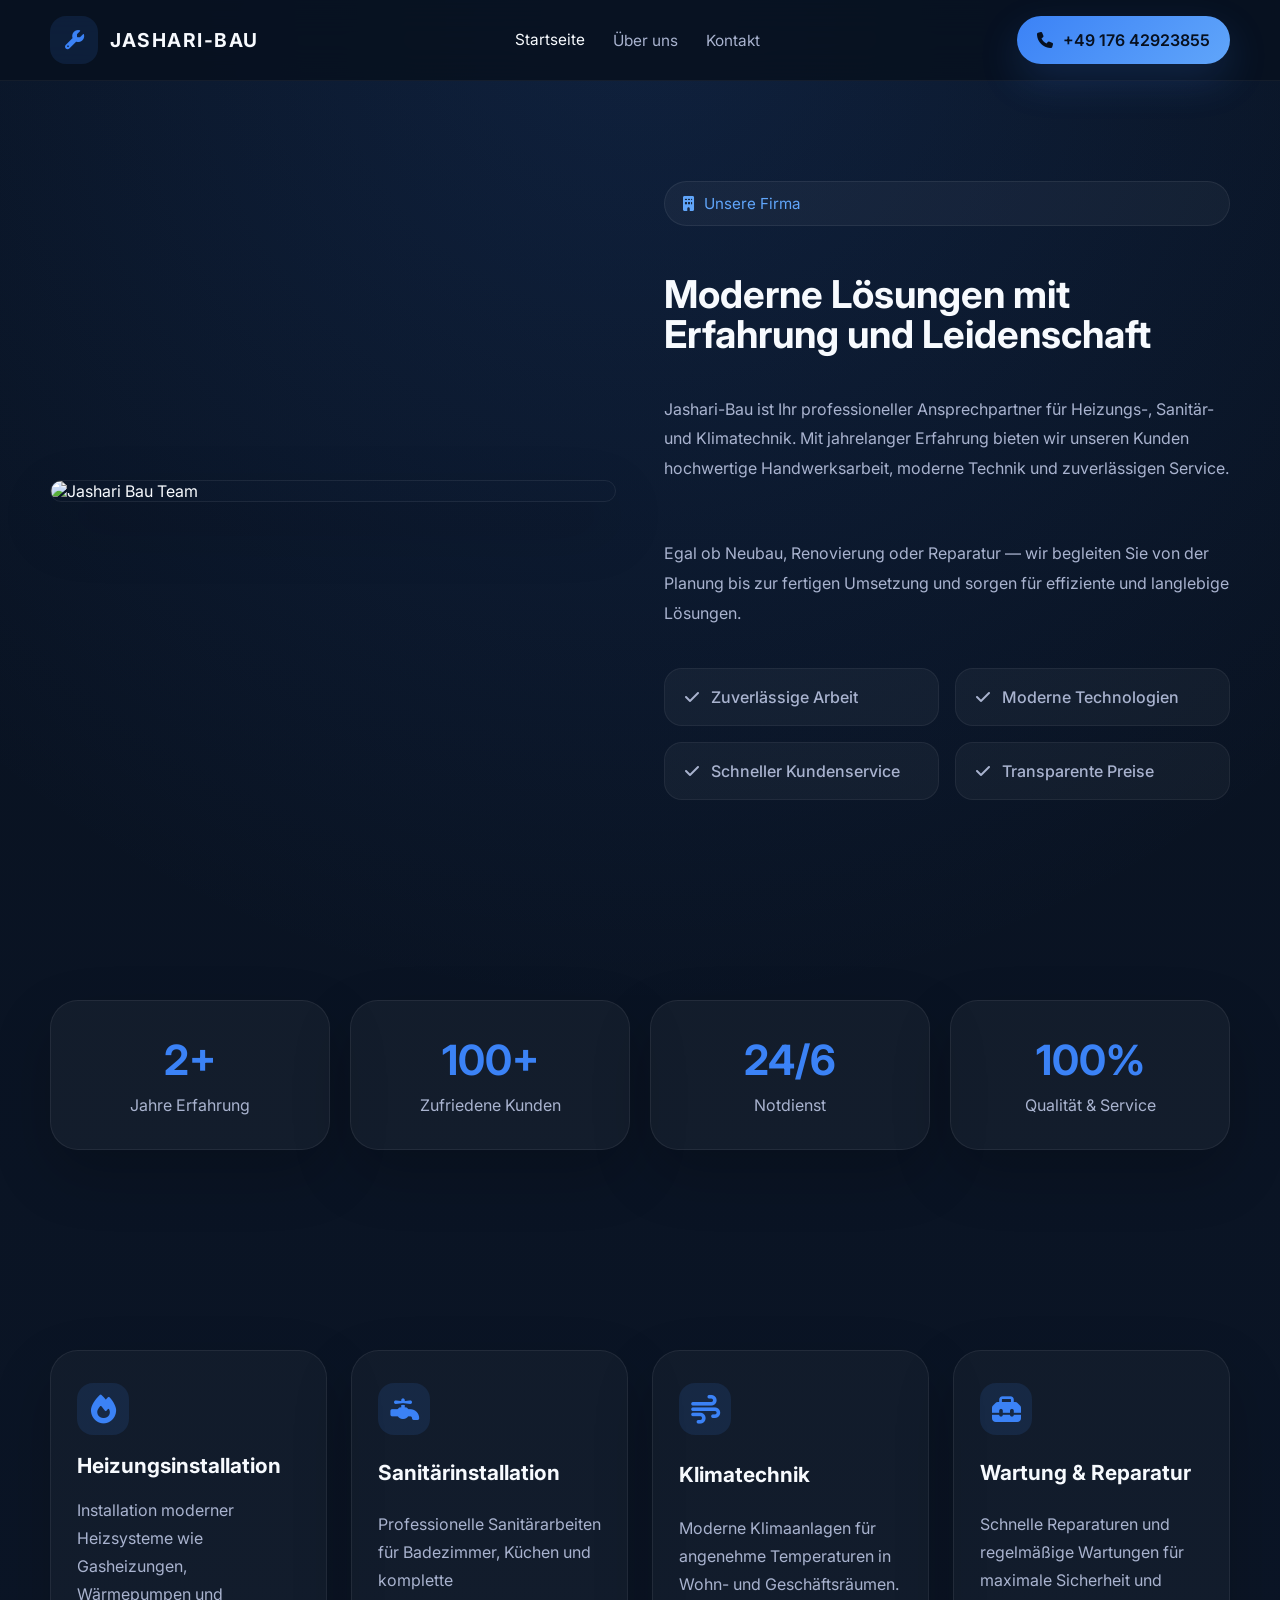
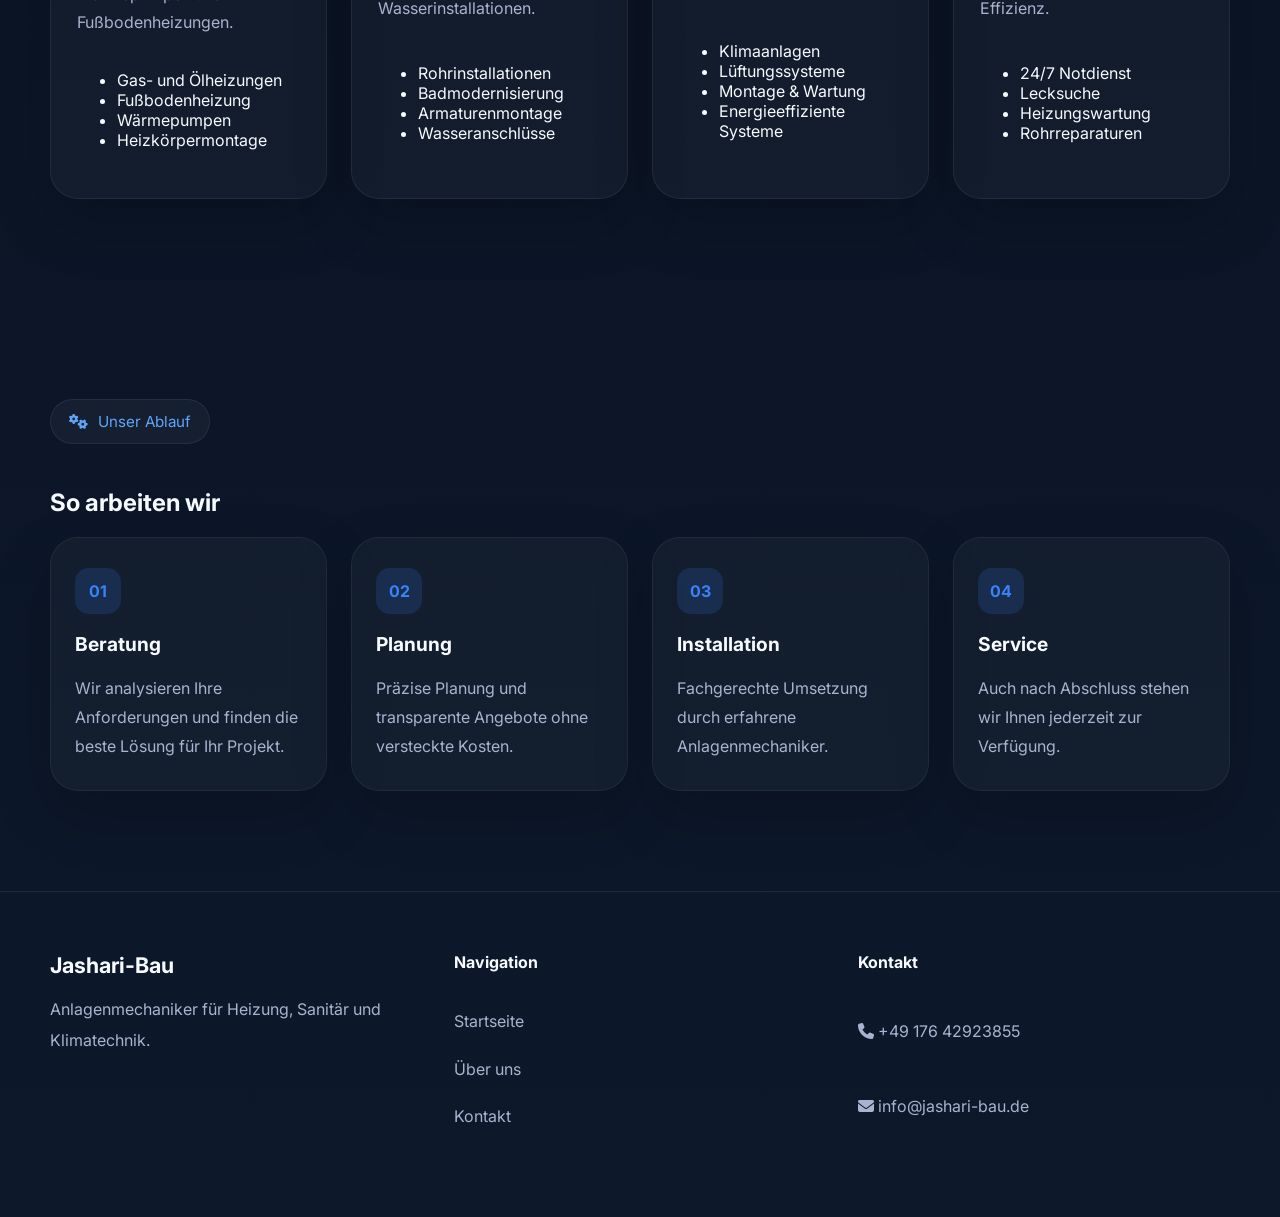
==== about-service.html @ 6153e454 "fixed the styling" ====
<!DOCTYPE html>
<html lang="de">
<head>
  <meta charset="UTF-8" />
  <meta name="viewport" content="width=device-width, initial-scale=1.0" />
  <title>Jashari-Bau</title>
  <link rel="stylesheet" href="./css/style.css">


  <link rel="preconnect" href="https://fonts.googleapis.com">
  <link rel="preconnect" href="https://fonts.gstatic.com" crossorigin>
  <link
    href="https://fonts.googleapis.com/css2?family=Inter:wght@400;500;600;700;800&display=swap"
    rel="stylesheet"
  >
  <link
    rel="stylesheet"
    href="https://cdnjs.cloudflare.com/ajax/libs/font-awesome/6.5.1/css/all.min.css"
  />

  
</head>
<body>

  <!-- NAVIGATIONSLEISTE -->
  <header class="navbar">
    <div class="container nav-wrapper">

      <div class="logo">
        <div class="logo-icon">
          <a href="./index.html">
            <i class="fa-solid fa-wrench"></i>
          </a>
        </div>
        <h2>Jashari-Bau</h2>
      </div>

      <nav class="nav-links">
        <a href="./index.html" class="active">Startseite</a>
        <a href="./about-service.html">Über uns</a>
        <a href="./contact.html">Kontakt</a>
      </nav>

      <a href="tel:+4917642923855" class="call-btn">
        <i class="fa-solid fa-phone"></i>
        +49 176 42923855
      </a>

    </div>
  </header>

 <section class="about-section">

    <div class="container about-wrapper">

      <div class="about-image">
        <img src="./images/team.jpg" alt="Jashari Bau Team">
      </div>

      <div class="about-content">

        <div class="section-badge">
          <i class="fa-solid fa-building"></i>
          Unsere Firma
        </div>

        <h2>
          Moderne Lösungen mit Erfahrung und Leidenschaft
        </h2>

        <p>
          Jashari-Bau ist Ihr professioneller Ansprechpartner
          für Heizungs-, Sanitär- und Klimatechnik.
          Mit jahrelanger Erfahrung bieten wir unseren Kunden
          hochwertige Handwerksarbeit, moderne Technik und
          zuverlässigen Service.
        </p>

        <p>
          Egal ob Neubau, Renovierung oder Reparatur —
          wir begleiten Sie von der Planung bis zur fertigen
          Umsetzung und sorgen für effiziente und langlebige Lösungen.
        </p>

        <div class="about-features">

          <div class="feature">
            <i class="fa-solid fa-check"></i>
            Zuverlässige Arbeit
          </div>

          <div class="feature">
            <i class="fa-solid fa-check"></i>
            Moderne Technologien
          </div>

          <div class="feature">
            <i class="fa-solid fa-check"></i>
            Schneller Kundenservice
          </div>

          <div class="feature">
            <i class="fa-solid fa-check"></i>
            Transparente Preise
          </div>

        </div>

      </div>

    </div>

  </section>



    <section class="stats-section">

    <div class="container">

      <div class="stats-grid">

        <div class="stat-card">
          <h2>2+</h2>
          <p>Jahre Erfahrung</p>
        </div>

        <div class="stat-card">
          <h2>100+</h2>
          <p>Zufriedene Kunden</p>
        </div>

        <div class="stat-card">
          <h2>24/6</h2>
          <p>Notdienst</p>
        </div>

        <div class="stat-card">
          <h2>100%</h2>
          <p>Qualität & Service</p>
        </div>

      </div>

    </div>

  </section>




   <section class="services-section">

    <div class="container">

      <div class="services-grid">

        <div class="service-card">

          <div class="service-icon">
            <i class="fa-solid fa-fire"></i>
          </div>

          <h3>Heizungsinstallation</h3>

          <p>
            Installation moderner Heizsysteme wie Gasheizungen,
            Wärmepumpen und Fußbodenheizungen.
          </p>

          <ul>
            <li>Gas- und Ölheizungen</li>
            <li>Fußbodenheizung</li>
            <li>Wärmepumpen</li>
            <li>Heizkörpermontage</li>
          </ul>

        </div>

        <div class="service-card">

          <div class="service-icon">
            <i class="fa-solid fa-faucet"></i>
          </div>

          <h3>Sanitärinstallation</h3>

          <p>
            Professionelle Sanitärarbeiten für Badezimmer,
            Küchen und komplette Wasserinstallationen.
          </p>

          <ul>
            <li>Rohrinstallationen</li>
            <li>Badmodernisierung</li>
            <li>Armaturenmontage</li>
            <li>Wasseranschlüsse</li>
          </ul>

        </div>

        <div class="service-card">

          <div class="service-icon">
            <i class="fa-solid fa-wind"></i>
          </div>

          <h3>Klimatechnik</h3>

          <p>
            Moderne Klimaanlagen für angenehme Temperaturen
            in Wohn- und Geschäftsräumen.
          </p>

          <ul>
            <li>Klimaanlagen</li>
            <li>Lüftungssysteme</li>
            <li>Montage & Wartung</li>
            <li>Energieeffiziente Systeme</li>
          </ul>

        </div>

        <div class="service-card">

          <div class="service-icon">
            <i class="fa-solid fa-toolbox"></i>
          </div>

          <h3>Wartung & Reparatur</h3>

          <p>
            Schnelle Reparaturen und regelmäßige Wartungen
            für maximale Sicherheit und Effizienz.
          </p>

          <ul>
            <li>24/7 Notdienst</li>
            <li>Lecksuche</li>
            <li>Heizungswartung</li>
            <li>Rohrreparaturen</li>
          </ul>

        </div>

      </div>

    </div>

  </section>


    <section class="process-section">

    <div class="container">

      <div class="section-header">

        <div class="section-badge">
          <i class="fa-solid fa-gears"></i>
          Unser Ablauf
        </div>

        <h2>So arbeiten wir</h2>

      </div>

      <div class="process-grid">

        <div class="process-card">
          <span>01</span>
          <h3>Beratung</h3>
          <p>
            Wir analysieren Ihre Anforderungen und finden
            die beste Lösung für Ihr Projekt.
          </p>
        </div>

        <div class="process-card">
          <span>02</span>
          <h3>Planung</h3>
          <p>
            Präzise Planung und transparente Angebote
            ohne versteckte Kosten.
          </p>
        </div>

        <div class="process-card">
          <span>03</span>
          <h3>Installation</h3>
          <p>
            Fachgerechte Umsetzung durch erfahrene
            Anlagenmechaniker.
          </p>
        </div>

        <div class="process-card">
          <span>04</span>
          <h3>Service</h3>
          <p>
            Auch nach Abschluss stehen wir Ihnen
            jederzeit zur Verfügung.
          </p>
        </div>

      </div>

    </div>

  </section>


<!-- FOOTER -->
<footer class="footer">
  <div class="container footer-wrapper">

    <div class="footer-logo">
      <h2>Jashari-Bau</h2>
      <p>
        Anlagenmechaniker für Heizung,
        Sanitär und Klimatechnik.
      </p>
    </div>

    <div class="footer-links">
      <h4>Navigation</h4>
      <a href="./index.html">Startseite</a>
      <a href="./about-service.html">Über uns</a>
      <a href="./contact.html">Kontakt</a>
    </div>

    <div class="footer-contact">
      <h4>Kontakt</h4>
      <p>
        <i class="fa-solid fa-phone"></i>
        +49 176 42923855
      </p>

      <p>
        <i class="fa-solid fa-envelope"></i>
        info@jashari-bau.de
      </p>
    </div>

  </div>
</footer>


<script src="./script.js"></script>
</body>
</html>
---- css/style.css ----
* {
  box-sizing: border-box;
}

html {
  scroll-behavior: smooth;
}

body {
  margin: 0;
  min-height: 100vh;
  font-family: "Inter", sans-serif;
  color: #f7fafe;
  background: radial-gradient(circle at top, rgba(59, 130, 246, 0.14), transparent 35%), linear-gradient(180deg, #08111f 0%, #0d182b 100%);
}

img {
  max-width: 100%;
  display: block;
}

a {
  color: inherit;
  text-decoration: none;
}

button,
input,
textarea {
  font: inherit;
}

.container {
  width: min(1180px, 100% - 32px);
  margin: 0 auto;
}

body,
input,
textarea,
button {
  color: #f7fafe;
}

.navbar {
  position: sticky;
  top: 0;
  z-index: 20;
  backdrop-filter: blur(18px);
  background: rgba(8, 17, 31, 0.86);
  border-bottom: 1px solid rgba(255, 255, 255, 0.05);
}
.navbar .nav-wrapper {
  display: flex;
  align-items: center;
  justify-content: space-between;
  min-height: 80px;
}
.navbar .logo {
  display: flex;
  align-items: center;
  gap: 12px;
}
.navbar .logo .logo-icon {
  width: 48px;
  height: 48px;
  border-radius: 16px;
  background: rgba(59, 130, 246, 0.12);
  display: grid;
  place-items: center;
  color: #3b82f6;
  font-size: 1.2rem;
}
.navbar .logo h2 {
  margin: 0;
  font-size: 1.2rem;
  letter-spacing: 0.08em;
  text-transform: uppercase;
  color: #f7fafe;
}
.navbar .nav-links {
  display: flex;
  align-items: center;
  gap: 28px;
}
.navbar .nav-links a {
  color: #a9b3cf;
  font-size: 0.96rem;
  transition: color 0.25s ease, transform 0.25s ease;
  position: relative;
}
.navbar .nav-links a.active, .navbar .nav-links a:hover {
  color: #f7fafe;
  transform: translateY(-1px);
}
.navbar .call-btn {
  display: inline-flex;
  align-items: center;
  gap: 10px;
  padding: 14px 20px;
  border-radius: 999px;
  background: linear-gradient(135deg, #3b82f6, #60a5fa);
  color: #07101f;
  font-weight: 600;
  box-shadow: 0 16px 40px rgba(59, 130, 246, 0.18);
}

.hero {
  padding: 100px 0 80px;
}
.hero .container {
  display: grid;
  align-items: center;
  min-height: calc(100vh - 80px);
}
.hero .hero-content {
  max-width: 730px;
  display: grid;
  gap: 24px;
}
.hero .badge {
  display: inline-flex;
  align-items: center;
  gap: 10px;
  padding: 12px 18px;
  border-radius: 999px;
  background: rgba(255, 255, 255, 0.06);
  border: 1px solid rgba(255, 255, 255, 0.08);
  color: #60a5fa;
  width: fit-content;
  font-size: 0.95rem;
}
.hero h1 {
  margin: 0;
  font-size: clamp(3rem, 5vw, 5rem);
  line-height: 0.95;
  letter-spacing: -0.04em;
}
.hero h1 span {
  display: block;
  color: #3b82f6;
  margin-top: 14px;
}
.hero p {
  color: #a9b3cf;
  font-size: 1.05rem;
  line-height: 1.85;
  max-width: 680px;
}
.hero .hero-buttons {
  display: flex;
  flex-wrap: wrap;
  gap: 16px;
}
.hero .hero-buttons a {
  display: inline-flex;
  align-items: center;
  gap: 12px;
  padding: 16px 24px;
  border-radius: 999px;
  font-weight: 600;
  transition: transform 0.25s ease, box-shadow 0.25s ease;
}
.hero .hero-buttons a:hover {
  transform: translateY(-2px);
}
.hero .hero-buttons .primary-btn {
  background: linear-gradient(135deg, #3b82f6, #60a5fa);
  color: #07101f;
  box-shadow: 0 20px 40px rgba(59, 130, 246, 0.24);
}
.hero .hero-buttons .secondary-btn {
  border: 1px solid rgba(255, 255, 255, 0.12);
  background: rgba(255, 255, 255, 0.04);
  color: #f7fafe;
}
.hero .features {
  display: grid;
  grid-template-columns: repeat(3, minmax(0, 1fr));
  gap: 16px;
  margin-top: 20px;
}
.hero .features .feature-item {
  display: inline-flex;
  align-items: center;
  gap: 12px;
  padding: 18px 22px;
  border-radius: 24px;
  background: rgba(255, 255, 255, 0.04);
  border: 1px solid rgba(255, 255, 255, 0.08);
  color: #a9b3cf;
  font-weight: 500;
}
.hero .features .feature-item .rating-star {
  color: #3b82f6;
}

.section-badge {
  display: inline-flex;
  align-items: center;
  gap: 10px;
  padding: 12px 18px;
  border-radius: 999px;
  background: rgba(255, 255, 255, 0.04);
  border: 1px solid rgba(255, 255, 255, 0.07);
  color: #60a5fa;
  font-size: 0.95rem;
  margin-bottom: 24px;
}

.about-section,
.services-section,
.why-us,
.cta-section,
.stats-section,
.process-section {
  padding: 100px 0;
}

.about-section .about-wrapper {
  display: grid;
  grid-template-columns: 1fr 1fr;
  gap: 48px;
  align-items: center;
}
.about-section .about-text,
.about-section .about-content {
  display: grid;
  gap: 24px;
}
.about-section h2 {
  margin: 0;
  font-size: clamp(2.2rem, 3vw, 3rem);
  line-height: 1.05;
}
.about-section p {
  color: #a9b3cf;
  line-height: 1.85;
}
.about-section .about-list,
.about-section .about-features {
  display: grid;
  grid-template-columns: repeat(2, minmax(0, 1fr));
  gap: 16px;
}
.about-section .about-item,
.about-section .feature {
  display: flex;
  align-items: center;
  gap: 12px;
  padding: 18px 20px;
  border-radius: 18px;
  background: rgba(255, 255, 255, 0.04);
  border: 1px solid rgba(255, 255, 255, 0.06);
  color: #a9b3cf;
  font-weight: 500;
}
.about-section .about-image {
  overflow: hidden;
  border-radius: 28px;
  border: 1px solid rgba(255, 255, 255, 0.07);
  box-shadow: 0 24px 60px rgba(0, 0, 0, 0.2);
}
.about-section .about-image img {
  width: 100%;
  height: 100%;
  object-fit: cover;
}

.contact-hero {
  padding: 100px 0 80px;
  background: linear-gradient(180deg, rgba(255, 255, 255, 0.04), transparent 80%);
}
.contact-hero .container {
  display: grid;
  min-height: 40vh;
  align-items: center;
}
.contact-hero .hero-content {
  max-width: 720px;
  display: grid;
  gap: 24px;
}
.contact-hero .hero-badge {
  display: inline-flex;
  align-items: center;
  gap: 10px;
  padding: 12px 18px;
  border-radius: 999px;
  background: rgba(255, 255, 255, 0.06);
  border: 1px solid rgba(255, 255, 255, 0.08);
  color: #60a5fa;
  width: fit-content;
  font-size: 0.95rem;
}
.contact-hero h1 {
  margin: 0;
  font-size: clamp(2.8rem, 6vw, 4.2rem);
  line-height: 1.05;
}
.contact-hero p {
  margin: 0;
  color: #a9b3cf;
  font-size: 1.05rem;
  line-height: 1.9;
  max-width: 680px;
}

.contact-section {
  padding: 100px 0;
}
.contact-section .contact-wrapper {
  display: grid;
  grid-template-columns: minmax(0, 1.1fr) minmax(360px, 0.9fr);
  gap: 40px;
}
.contact-section .contact-info,
.contact-section .contact-form-container {
  padding: 40px 44px;
  border-radius: 32px;
  background: rgba(255, 255, 255, 0.03);
  border: 1px solid rgba(255, 255, 255, 0.08);
  box-shadow: 0 24px 60px rgba(0, 0, 0, 0.2);
}
.contact-section .contact-info .section-badge {
  margin-bottom: 32px;
}
.contact-section .contact-info h2 {
  margin: 0 0 20px;
  font-size: clamp(2.2rem, 3vw, 3rem);
  line-height: 1.05;
}
.contact-section .contact-info p {
  color: #a9b3cf;
  line-height: 1.85;
  max-width: 640px;
}
.contact-section .contact-info .info-box {
  display: grid;
  gap: 18px;
  margin-top: 32px;
}
.contact-section .contact-info .info-item {
  display: flex;
  align-items: flex-start;
  gap: 16px;
}
.contact-section .contact-info .info-item .info-icon {
  width: 52px;
  height: 52px;
  display: grid;
  place-items: center;
  border-radius: 18px;
  background: rgba(59, 130, 246, 0.12);
  color: #3b82f6;
  font-size: 1.2rem;
}
.contact-section .contact-info .info-item h4 {
  margin: 0 0 8px;
  font-size: 1rem;
}
.contact-section .contact-info .info-item p {
  margin: 0;
  color: #a9b3cf;
  line-height: 1.75;
}
.contact-section .contact-form-container .contact-form {
  display: grid;
  gap: 20px;
}
.contact-section .contact-form-container .contact-form .form-group {
  display: grid;
  gap: 10px;
}
.contact-section .contact-form-container .contact-form .form-group label {
  font-size: 0.95rem;
  color: #f7fafe;
}
.contact-section .contact-form-container .contact-form .form-group input,
.contact-section .contact-form-container .contact-form .form-group textarea {
  width: 100%;
  padding: 16px 18px;
  border-radius: 18px;
  border: 1px solid rgba(255, 255, 255, 0.1);
  background: rgba(255, 255, 255, 0.04);
  color: #f7fafe;
  outline: none;
  transition: border-color 0.2s ease, background 0.2s ease;
}
.contact-section .contact-form-container .contact-form .form-group input:focus,
.contact-section .contact-form-container .contact-form .form-group textarea:focus {
  border-color: rgba(59, 130, 246, 0.4);
  background: rgba(255, 255, 255, 0.08);
}
.contact-section .contact-form-container .contact-form .full-width {
  grid-column: 1/-1;
}
.contact-section .contact-form-container .contact-form .submit-btn {
  width: fit-content;
  padding: 16px 24px;
  border: none;
  border-radius: 999px;
  background: linear-gradient(135deg, #3b82f6, #60a5fa);
  color: #07101f;
  font-weight: 700;
  cursor: pointer;
  display: inline-flex;
  align-items: center;
  gap: 10px;
  transition: transform 0.25s ease, box-shadow 0.25s ease;
}
.contact-section .contact-form-container .contact-form .submit-btn:hover {
  transform: translateY(-1px);
  box-shadow: 0 18px 36px rgba(59, 130, 246, 0.24);
}

.services-section .section-header {
  display: grid;
  gap: 16px;
  max-width: 720px;
  margin: 0 auto 56px;
  text-align: center;
}
.services-section .section-header h2 {
  margin: 0;
  font-size: clamp(2.4rem, 3vw, 3.4rem);
}
.services-section .section-header p {
  margin: 0;
  color: #a9b3cf;
  line-height: 1.8;
}
.services-section .services-grid {
  display: grid;
  grid-template-columns: repeat(4, minmax(0, 1fr));
  gap: 24px;
}
.services-section .service-card {
  padding: 32px 26px;
  border-radius: 28px;
  background: rgba(255, 255, 255, 0.03);
  border: 1px solid rgba(255, 255, 255, 0.07);
  box-shadow: 0 24px 60px rgba(0, 0, 0, 0.2);
  display: grid;
  gap: 18px;
}
.services-section .service-card i {
  font-size: 1.8rem;
  color: #3b82f6;
  width: 52px;
  height: 52px;
  display: grid;
  place-items: center;
  border-radius: 16px;
  background: rgba(59, 130, 246, 0.12);
}
.services-section .service-card h3 {
  margin: 0;
  font-size: 1.3rem;
}
.services-section .service-card p {
  color: #a9b3cf;
  line-height: 1.75;
  margin: 0;
}

.why-us .section-header {
  display: grid;
  gap: 16px;
  text-align: center;
  max-width: 720px;
  margin: 0 auto 56px;
}
.why-us .section-header h2 {
  font-size: clamp(2.4rem, 3vw, 3.4rem);
  margin: 0;
}
.why-us .why-grid {
  display: grid;
  grid-template-columns: repeat(3, minmax(0, 1fr));
  gap: 24px;
}
.why-us .why-card {
  padding: 32px 26px;
  border-radius: 28px;
  background: rgba(255, 255, 255, 0.03);
  border: 1px solid rgba(255, 255, 255, 0.07);
  box-shadow: 0 24px 60px rgba(0, 0, 0, 0.2);
  display: grid;
  gap: 18px;
}
.why-us .why-card i {
  color: #3b82f6;
  font-size: 1.65rem;
}
.why-us .why-card h3 {
  margin: 0;
  font-size: 1.25rem;
}
.why-us .why-card p {
  color: #a9b3cf;
  line-height: 1.8;
  margin: 0;
}

.cta-section {
  background: linear-gradient(180deg, rgba(255, 255, 255, 0.04), rgba(255, 255, 255, 0.02));
  border-top: 1px solid rgba(255, 255, 255, 0.08);
}
.cta-section .cta-wrapper {
  display: grid;
  gap: 24px;
  text-align: center;
  max-width: 820px;
  margin: 0 auto;
  padding: 80px 0;
}
.cta-section h2 {
  margin: 0;
  font-size: clamp(2.6rem, 3vw, 3.8rem);
}
.cta-section p {
  margin: 0;
  color: #a9b3cf;
  line-height: 1.85;
}
.cta-section .cta-buttons {
  display: flex;
  flex-wrap: wrap;
  justify-content: center;
  gap: 16px;
}
.cta-section .cta-buttons a {
  min-width: 200px;
}

.footer {
  padding: 60px 0 80px;
  border-top: 1px solid rgba(255, 255, 255, 0.08);
}
.footer .footer-wrapper {
  display: grid;
  grid-template-columns: repeat(3, minmax(0, 1fr));
  gap: 32px;
}
.footer h2,
.footer h4 {
  margin: 0 0 16px 0;
}
.footer h2 {
  font-size: 1.35rem;
}
.footer p,
.footer a {
  color: #a9b3cf;
  line-height: 1.9;
}
.footer .footer-links,
.footer .footer-contact {
  display: grid;
  gap: 12px;
}
.footer a {
  transition: color 0.2s ease;
}
.footer a:hover {
  color: #3b82f6;
}

.stats-section .stats-grid {
  display: grid;
  grid-template-columns: repeat(4, minmax(0, 1fr));
  gap: 20px;
}
.stats-section .stat-card {
  padding: 34px 28px;
  border-radius: 28px;
  background: rgba(255, 255, 255, 0.04);
  border: 1px solid rgba(255, 255, 255, 0.07);
  box-shadow: 0 24px 60px rgba(0, 0, 0, 0.2);
  text-align: center;
}
.stats-section .stat-card h2 {
  margin: 0;
  font-size: 2.6rem;
  color: #3b82f6;
}
.stats-section .stat-card p {
  margin: 10px 0 0;
  color: #a9b3cf;
}

.process-section .process-grid {
  display: grid;
  grid-template-columns: repeat(4, minmax(0, 1fr));
  gap: 24px;
}
.process-section .process-card {
  padding: 30px 24px;
  border-radius: 28px;
  background: rgba(255, 255, 255, 0.03);
  border: 1px solid rgba(255, 255, 255, 0.06);
  box-shadow: 0 24px 60px rgba(0, 0, 0, 0.2);
  display: grid;
  gap: 18px;
}
.process-section .process-card span {
  display: inline-flex;
  align-items: center;
  justify-content: center;
  width: 46px;
  height: 46px;
  border-radius: 14px;
  background: rgba(59, 130, 246, 0.16);
  color: #3b82f6;
  font-weight: 700;
}
.process-section .process-card h3 {
  margin: 0;
  font-size: 1.2rem;
}
.process-section .process-card p {
  margin: 0;
  color: #a9b3cf;
  line-height: 1.8;
}

@media (max-width: 1100px) {
  .services-section .services-grid,
  .why-us .why-grid,
  .stats-section .stats-grid,
  .process-section .process-grid {
    grid-template-columns: repeat(2, minmax(0, 1fr));
  }
}
@media (max-width: 860px) {
  .navbar .nav-links {
    display: none;
  }
  .navbar .nav-wrapper {
    justify-content: space-between;
  }
  .hero {
    padding-top: 80px;
  }
  .hero .container {
    min-height: auto;
  }
  .about-section .about-wrapper,
  .services-section .services-grid,
  .why-us .why-grid,
  .stats-section .stats-grid,
  .process-section .process-grid,
  .footer .footer-wrapper {
    grid-template-columns: 1fr;
  }
  .hero .features,
  .about-section .about-list,
  .about-section .about-features {
    grid-template-columns: 1fr;
  }
}
@media (max-width: 620px) {
  .navbar {
    padding: 0 16px;
  }
  .hero {
    padding: 80px 0 60px;
  }
  .hero .hero-content {
    gap: 20px;
  }
  .hero h1 {
    font-size: 2.8rem;
  }
  .logo h2 {
    font-size: 1rem;
  }
  .call-btn {
    padding: 12px 16px;
    font-size: 0.95rem;
  }
  .section-badge {
    font-size: 0.9rem;
  }
  .services-section .service-card,
  .why-us .why-card,
  .stats-section .stat-card,
  .process-section .process-card {
    padding: 26px 20px;
  }
}

/*# sourceMappingURL=style.css.map */
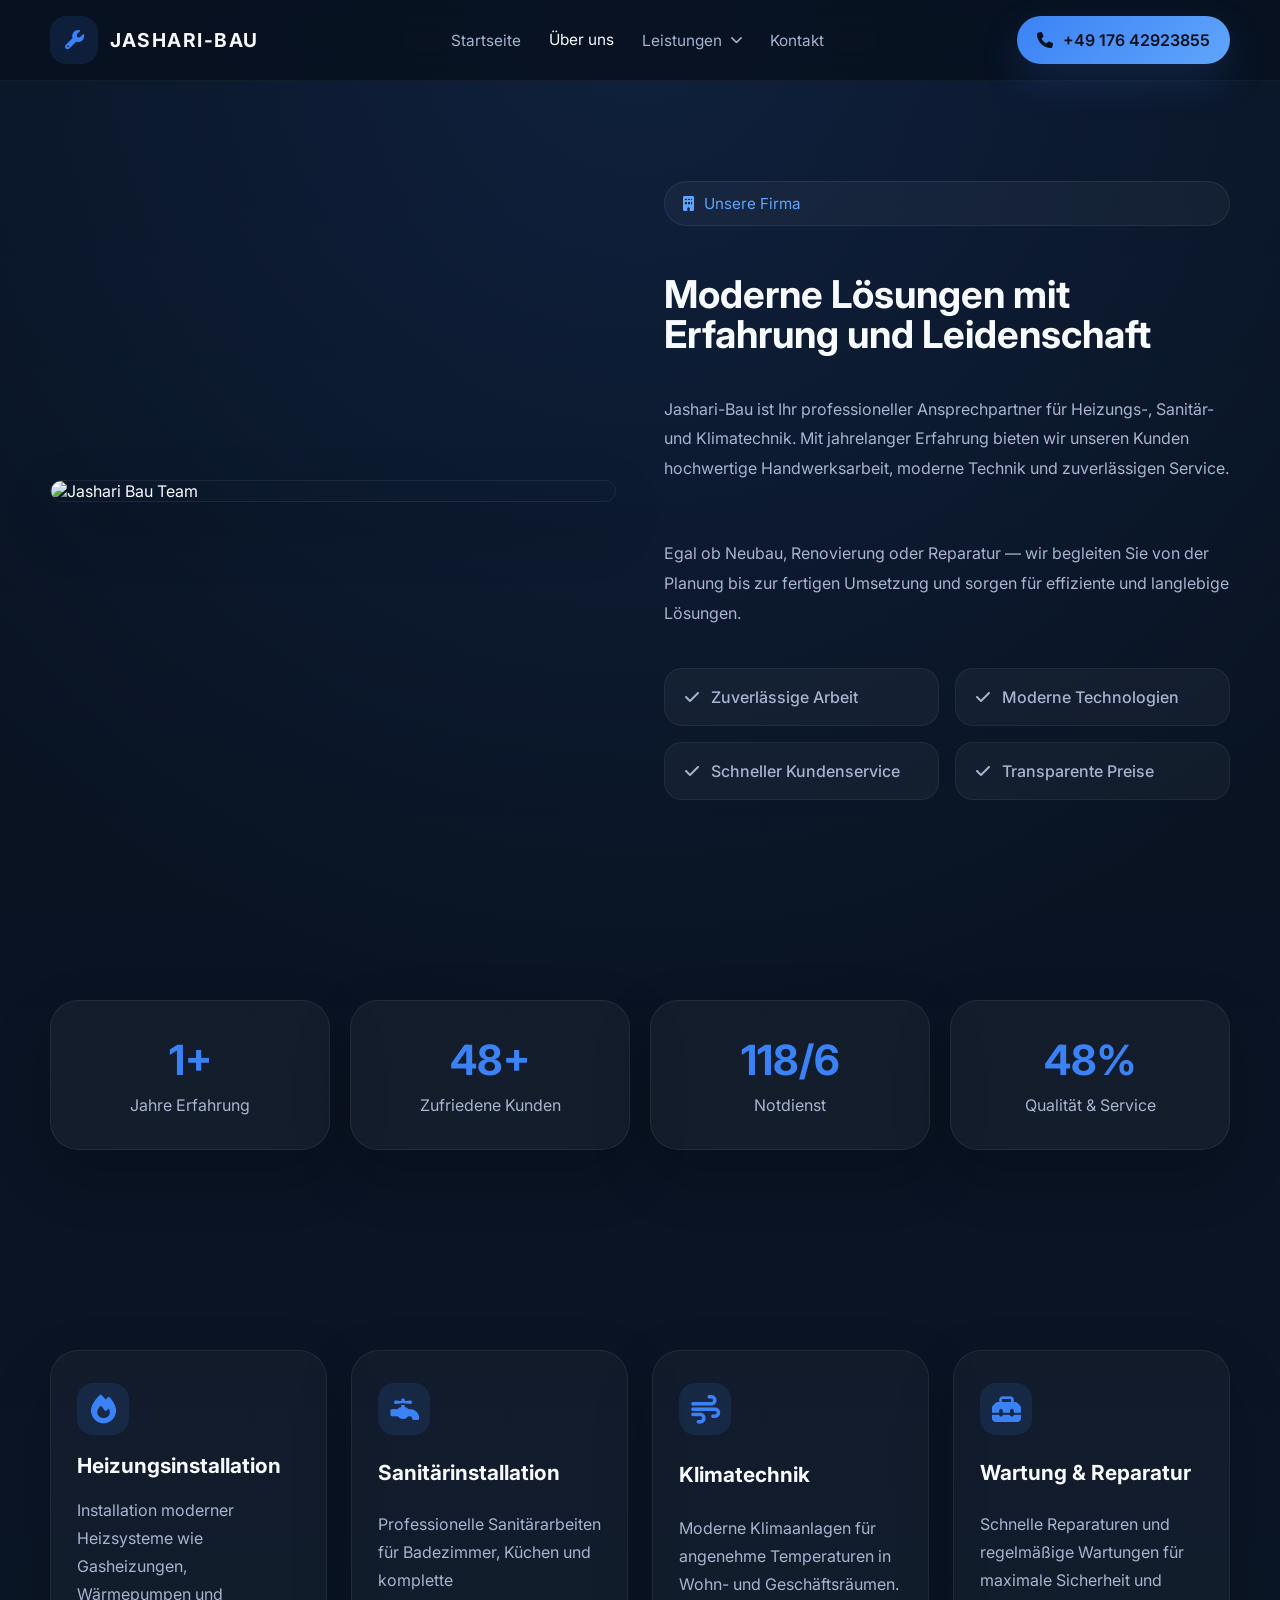
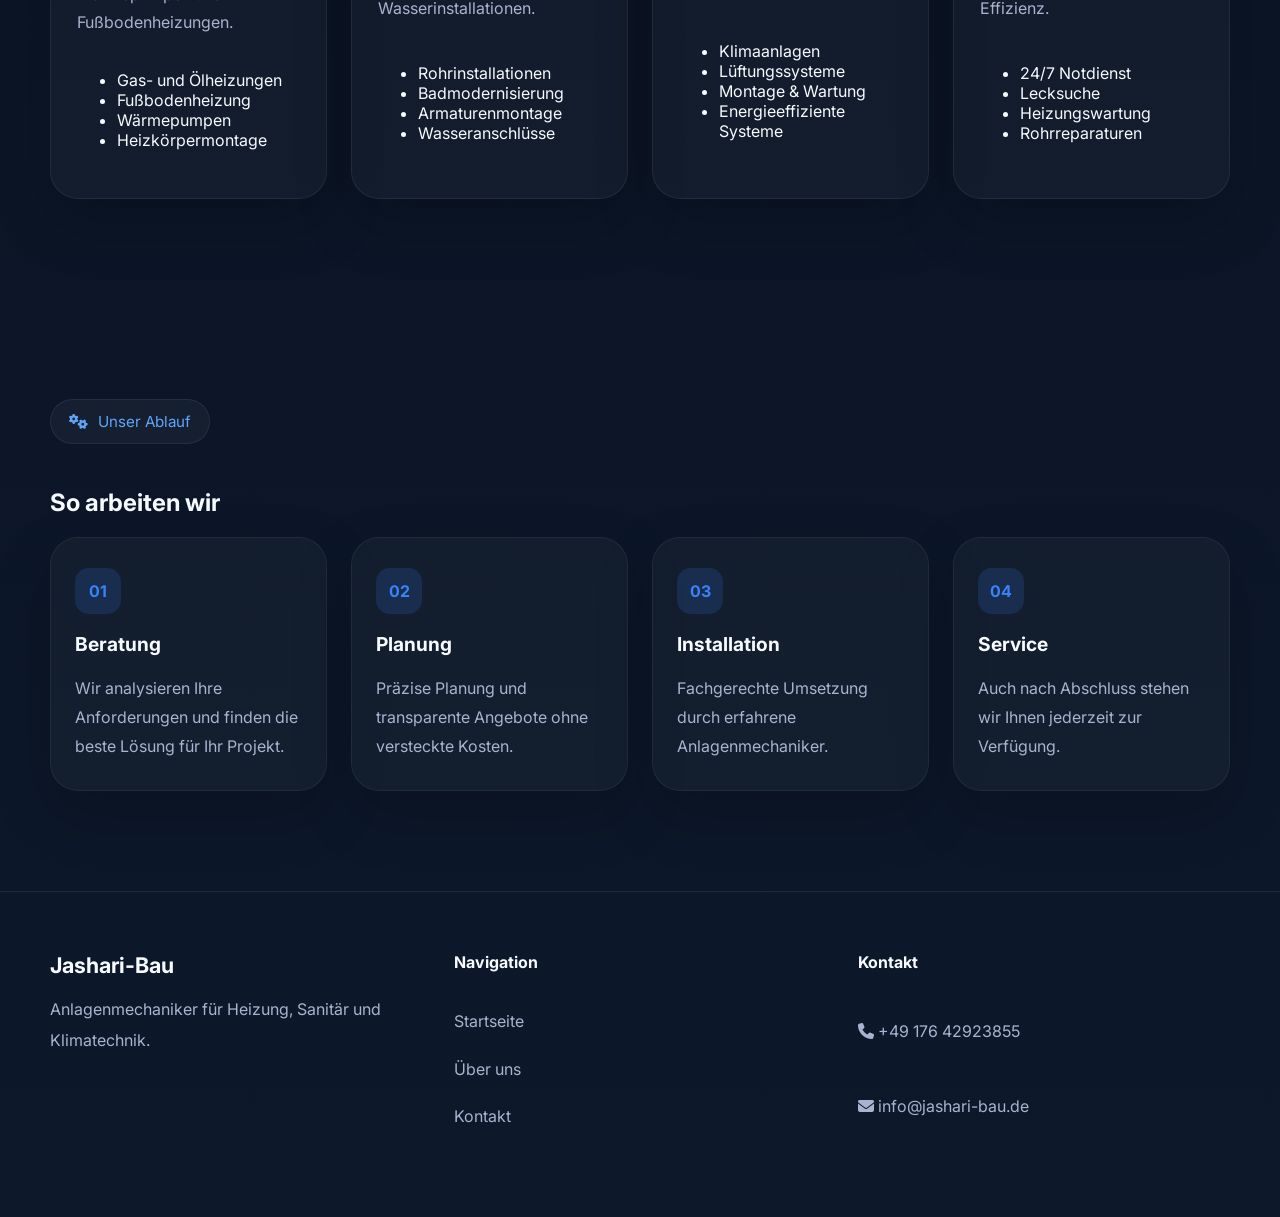
==== commit c6511163: "made it mobile friendly" ====
--- a/about-service.html
+++ b/about-service.html
@@ -35,11 +35,26 @@
         <h2>Jashari-Bau</h2>
       </div>
 
-      <nav class="nav-links">
-        <a href="./index.html" class="active">Startseite</a>
-        <a href="./about-service.html">Über uns</a>
+      <nav class="nav-links" id="site-navigation">
+        <a href="./index.html">Startseite</a>
+        <a href="./about-service.html" class="active">Über uns</a>
+        <div class="nav-dropdown">
+          <button class="dropdown-toggle" type="button" aria-expanded="false">
+            Leistungen
+            <i class="fa-solid fa-chevron-down"></i>
+          </button>
+          <div class="dropdown-menu">
+            <a href="#leistungen">Heizung & Sanitär</a>
+            <a href="#ablauf">Unser Ablauf</a>
+            <a href="./contact.html">Angebot anfragen</a>
+          </div>
+        </div>
         <a href="./contact.html">Kontakt</a>
       </nav>
+
+      <button class="menu-toggle" type="button" aria-label="Navigation öffnen" aria-controls="site-navigation" aria-expanded="false">
+        <i class="fa-solid fa-bars"></i>
+      </button>
 
       <a href="tel:+4917642923855" class="call-btn">
         <i class="fa-solid fa-phone"></i>
@@ -149,7 +164,7 @@
 
 
 
-   <section class="services-section">
+   <section class="services-section" id="leistungen">
 
     <div class="container">
 
@@ -250,7 +265,7 @@
   </section>
 
 
-    <section class="process-section">
+    <section class="process-section" id="ablauf">
 
     <div class="container">
 
@@ -348,4 +363,4 @@
 
 <script src="./script.js"></script>
 </body>
-</html>+</html>
--- a/css/style.css
+++ b/css/style.css
@@ -30,9 +30,26 @@
   font: inherit;
 }
 
+button {
+  color: inherit;
+}
+
 .container {
   width: min(1180px, 100% - 32px);
   margin: 0 auto;
+}
+
+.logo,
+.hero-content,
+.section-header,
+.contact-info,
+.contact-form-container,
+.service-card,
+.why-card,
+.stat-card,
+.process-card,
+.footer-wrapper > * {
+  min-width: 0;
 }
 
 body,
@@ -55,6 +72,7 @@
   align-items: center;
   justify-content: space-between;
   min-height: 80px;
+  gap: 20px;
 }
 .navbar .logo {
   display: flex;
@@ -83,15 +101,80 @@
   align-items: center;
   gap: 28px;
 }
-.navbar .nav-links a {
+.navbar .nav-links a,
+.navbar .nav-links .dropdown-toggle {
   color: #a9b3cf;
   font-size: 0.96rem;
   transition: color 0.25s ease, transform 0.25s ease;
   position: relative;
 }
-.navbar .nav-links a.active, .navbar .nav-links a:hover {
+.navbar .nav-links a.active, .navbar .nav-links a:hover,
+.navbar .nav-links .dropdown-toggle.active,
+.navbar .nav-links .dropdown-toggle:hover {
   color: #f7fafe;
   transform: translateY(-1px);
+}
+.navbar .nav-links .dropdown-toggle {
+  display: inline-flex;
+  align-items: center;
+  gap: 8px;
+  padding: 0;
+  border: 0;
+  background: transparent;
+  cursor: pointer;
+}
+.navbar .nav-links .dropdown-toggle i {
+  font-size: 0.78rem;
+  transition: transform 0.2s ease;
+}
+.navbar .nav-dropdown {
+  position: relative;
+}
+.navbar .nav-dropdown:hover .dropdown-toggle, .navbar .nav-dropdown:focus-within .dropdown-toggle, .navbar .nav-dropdown.is-open .dropdown-toggle {
+  color: #f7fafe;
+  transform: translateY(-1px);
+}
+.navbar .nav-dropdown:hover .dropdown-toggle i, .navbar .nav-dropdown:focus-within .dropdown-toggle i, .navbar .nav-dropdown.is-open .dropdown-toggle i {
+  transform: rotate(180deg);
+}
+.navbar .nav-dropdown:hover .dropdown-menu, .navbar .nav-dropdown:focus-within .dropdown-menu, .navbar .nav-dropdown.is-open .dropdown-menu {
+  opacity: 1;
+  pointer-events: auto;
+  transform: translate(-50%, 0);
+}
+.navbar .dropdown-menu {
+  position: absolute;
+  top: calc(100% + 18px);
+  left: 50%;
+  width: 220px;
+  display: grid;
+  gap: 6px;
+  padding: 12px;
+  border-radius: 20px;
+  background: rgba(8, 17, 31, 0.98);
+  border: 1px solid rgba(255, 255, 255, 0.08);
+  box-shadow: 0 24px 60px rgba(0, 0, 0, 0.2);
+  opacity: 0;
+  pointer-events: none;
+  transform: translate(-50%, -8px);
+  transition: opacity 0.2s ease, transform 0.2s ease;
+}
+.navbar .dropdown-menu a {
+  padding: 12px 14px;
+  border-radius: 12px;
+}
+.navbar .dropdown-menu a:hover {
+  background: rgba(255, 255, 255, 0.06);
+}
+.navbar .menu-toggle {
+  display: none;
+  width: 46px;
+  height: 46px;
+  border: 1px solid rgba(255, 255, 255, 0.1);
+  border-radius: 16px;
+  background: rgba(255, 255, 255, 0.05);
+  color: #f7fafe;
+  cursor: pointer;
 }
 .navbar .call-btn {
   display: inline-flex;
@@ -531,7 +614,38 @@
   gap: 16px;
 }
 .cta-section .cta-buttons a {
+  display: inline-flex;
+  align-items: center;
+  justify-content: center;
+  gap: 10px;
   min-width: 200px;
+  padding: 16px 24px;
+  border-radius: 999px;
+  font-weight: 700;
+}
+.cta-section .cta-buttons .primary-btn {
+  background: linear-gradient(135deg, #3b82f6, #60a5fa);
+  color: #07101f;
+  box-shadow: 0 18px 36px rgba(59, 130, 246, 0.2);
+}
+.cta-section .cta-buttons .secondary-btn {
+  border: 1px solid rgba(255, 255, 255, 0.12);
+  background: rgba(255, 255, 255, 0.04);
+  color: #f7fafe;
+}
+.cta-section .cta-btn {
+  display: inline-flex;
+  align-items: center;
+  justify-content: center;
+  gap: 10px;
+  width: fit-content;
+  margin-top: 24px;
+  padding: 16px 24px;
+  border-radius: 999px;
+  background: linear-gradient(135deg, #3b82f6, #60a5fa);
+  color: #07101f;
+  font-weight: 700;
+  box-shadow: 0 18px 36px rgba(59, 130, 246, 0.2);
 }
 
 .footer {
@@ -634,17 +748,87 @@
   }
 }
 @media (max-width: 860px) {
+  .navbar .nav-wrapper {
+    position: relative;
+    justify-content: space-between;
+  }
+  .navbar .menu-toggle {
+    display: grid;
+    place-items: center;
+    order: 3;
+  }
+  .navbar .call-btn {
+    order: 2;
+    margin-left: auto;
+  }
   .navbar .nav-links {
+    position: absolute;
+    top: calc(100% + 12px);
+    left: 0;
+    right: 0;
+    display: grid;
+    gap: 8px;
+    padding: 14px;
+    border-radius: 22px;
+    background: rgba(8, 17, 31, 0.98);
+    border: 1px solid rgba(255, 255, 255, 0.08);
+    box-shadow: 0 24px 60px rgba(0, 0, 0, 0.2);
+    opacity: 0;
+    pointer-events: none;
+    transform: translateY(-8px);
+    transition: opacity 0.2s ease, transform 0.2s ease;
+  }
+  .navbar .nav-links a,
+  .navbar .nav-links .dropdown-toggle {
+    padding: 14px 16px;
+    border-radius: 14px;
+    width: 100%;
+    justify-content: space-between;
+    text-align: left;
+  }
+  .navbar .nav-links a.active, .navbar .nav-links a:hover,
+  .navbar .nav-links .dropdown-toggle.active,
+  .navbar .nav-links .dropdown-toggle:hover {
+    background: rgba(255, 255, 255, 0.06);
+  }
+  .navbar .nav-dropdown {
+    width: 100%;
+  }
+  .navbar .dropdown-menu {
+    position: static;
+    width: 100%;
+    margin-top: 6px;
+    padding: 0 0 0 12px;
+    border: 0;
+    border-left: 1px solid rgba(255, 255, 255, 0.08);
+    border-radius: 0;
+    background: transparent;
+    box-shadow: none;
+    opacity: 1;
+    pointer-events: auto;
+    transform: none;
     display: none;
   }
-  .navbar .nav-wrapper {
-    justify-content: space-between;
+  .navbar .dropdown-menu a {
+    padding: 12px 14px;
+  }
+  .navbar .nav-dropdown.is-open .dropdown-menu {
+    display: grid;
+    transform: none;
+  }
+  .navbar.menu-open .nav-links {
+    opacity: 1;
+    pointer-events: auto;
+    transform: translateY(0);
   }
   .hero {
     padding-top: 80px;
   }
   .hero .container {
     min-height: auto;
+  }
+  .contact-section .contact-wrapper {
+    grid-template-columns: 1fr;
   }
   .about-section .about-wrapper,
   .services-section .services-grid,
@@ -661,33 +845,169 @@
   }
 }
 @media (max-width: 620px) {
+  .container {
+    width: min(100% - 24px, 1180px);
+  }
   .navbar {
-    padding: 0 16px;
+    padding: 0;
+  }
+  .navbar .nav-wrapper {
+    min-height: 72px;
+    gap: 10px;
+  }
+  .navbar .logo {
+    gap: 10px;
+  }
+  .navbar .logo .logo-icon {
+    width: 42px;
+    height: 42px;
+    border-radius: 14px;
+    flex: 0 0 auto;
+  }
+  .navbar .menu-toggle {
+    width: 42px;
+    height: 42px;
+    border-radius: 14px;
+    flex: 0 0 auto;
   }
   .hero {
-    padding: 80px 0 60px;
+    padding: 64px 0 56px;
   }
   .hero .hero-content {
     gap: 20px;
   }
   .hero h1 {
-    font-size: 2.8rem;
+    font-size: clamp(2.35rem, 14vw, 2.8rem);
+    line-height: 1;
+    letter-spacing: -0.02em;
+  }
+  .hero p {
+    font-size: 1rem;
+    line-height: 1.75;
+  }
+  .hero .badge,
+  .hero .features .feature-item {
+    width: 100%;
+  }
+  .hero .hero-buttons a {
+    justify-content: center;
+    width: 100%;
+    padding: 15px 18px;
+    text-align: center;
+  }
+  .contact-hero {
+    padding: 64px 0 48px;
+  }
+  .contact-hero .container {
+    min-height: auto;
+  }
+  .contact-hero h1 {
+    font-size: clamp(2.2rem, 12vw, 3rem);
+  }
+  .contact-hero p {
+    font-size: 1rem;
+    line-height: 1.75;
+  }
+  .about-section,
+  .services-section,
+  .why-us,
+  .cta-section,
+  .stats-section,
+  .process-section,
+  .contact-section {
+    padding: 64px 0;
+  }
+  .about-section h2,
+  .contact-section .contact-info h2,
+  .services-section .section-header h2,
+  .why-us .section-header h2,
+  .cta-section h2 {
+    font-size: clamp(2rem, 10vw, 2.45rem);
+    line-height: 1.08;
+  }
+  .about-section .about-wrapper,
+  .contact-section .contact-wrapper {
+    gap: 28px;
+  }
+  .about-section .about-image {
+    border-radius: 22px;
+  }
+  .contact-section .contact-info,
+  .contact-section .contact-form-container {
+    padding: 28px 20px;
+    border-radius: 24px;
+  }
+  .contact-section .contact-info .info-item {
+    gap: 12px;
+  }
+  .contact-section .contact-info .info-item .info-icon {
+    width: 44px;
+    height: 44px;
+    border-radius: 15px;
+    flex: 0 0 auto;
+  }
+  .contact-section .contact-form-container .contact-form {
+    gap: 18px;
+  }
+  .contact-section .contact-form-container .contact-form .submit-btn {
+    justify-content: center;
+    width: 100%;
   }
   .logo h2 {
+    font-size: 0.95rem;
+    letter-spacing: 0.04em;
+  }
+  .call-btn {
+    flex: 0 0 auto;
+    padding: 12px;
+    font-size: 0;
+    gap: 0;
+  }
+  .call-btn i {
     font-size: 1rem;
   }
-  .call-btn {
-    padding: 12px 16px;
-    font-size: 0.95rem;
-  }
-  .section-badge {
+  .section-badge,
+  .contact-hero .hero-badge {
     font-size: 0.9rem;
+    max-width: 100%;
+    white-space: normal;
   }
   .services-section .service-card,
   .why-us .why-card,
   .stats-section .stat-card,
   .process-section .process-card {
     padding: 26px 20px;
+    border-radius: 22px;
+  }
+  .services-section .service-card ul {
+    padding-left: 20px;
+    margin: 0;
+  }
+  .cta-section {
+    text-align: center;
+  }
+  .cta-section .cta-wrapper {
+    padding: 32px 0;
+  }
+  .cta-section .cta-buttons a,
+  .cta-section .cta-btn {
+    justify-content: center;
+    width: 100%;
+    min-width: 0;
+  }
+}
+@media (max-width: 380px) {
+  .navbar .logo h2 {
+    display: none;
+  }
+  .hero h1 {
+    font-size: 2.15rem;
+  }
+  .section-badge,
+  .contact-hero .hero-badge,
+  .hero .badge,
+  .hero .features .feature-item {
+    padding: 11px 14px;
   }
 }
 
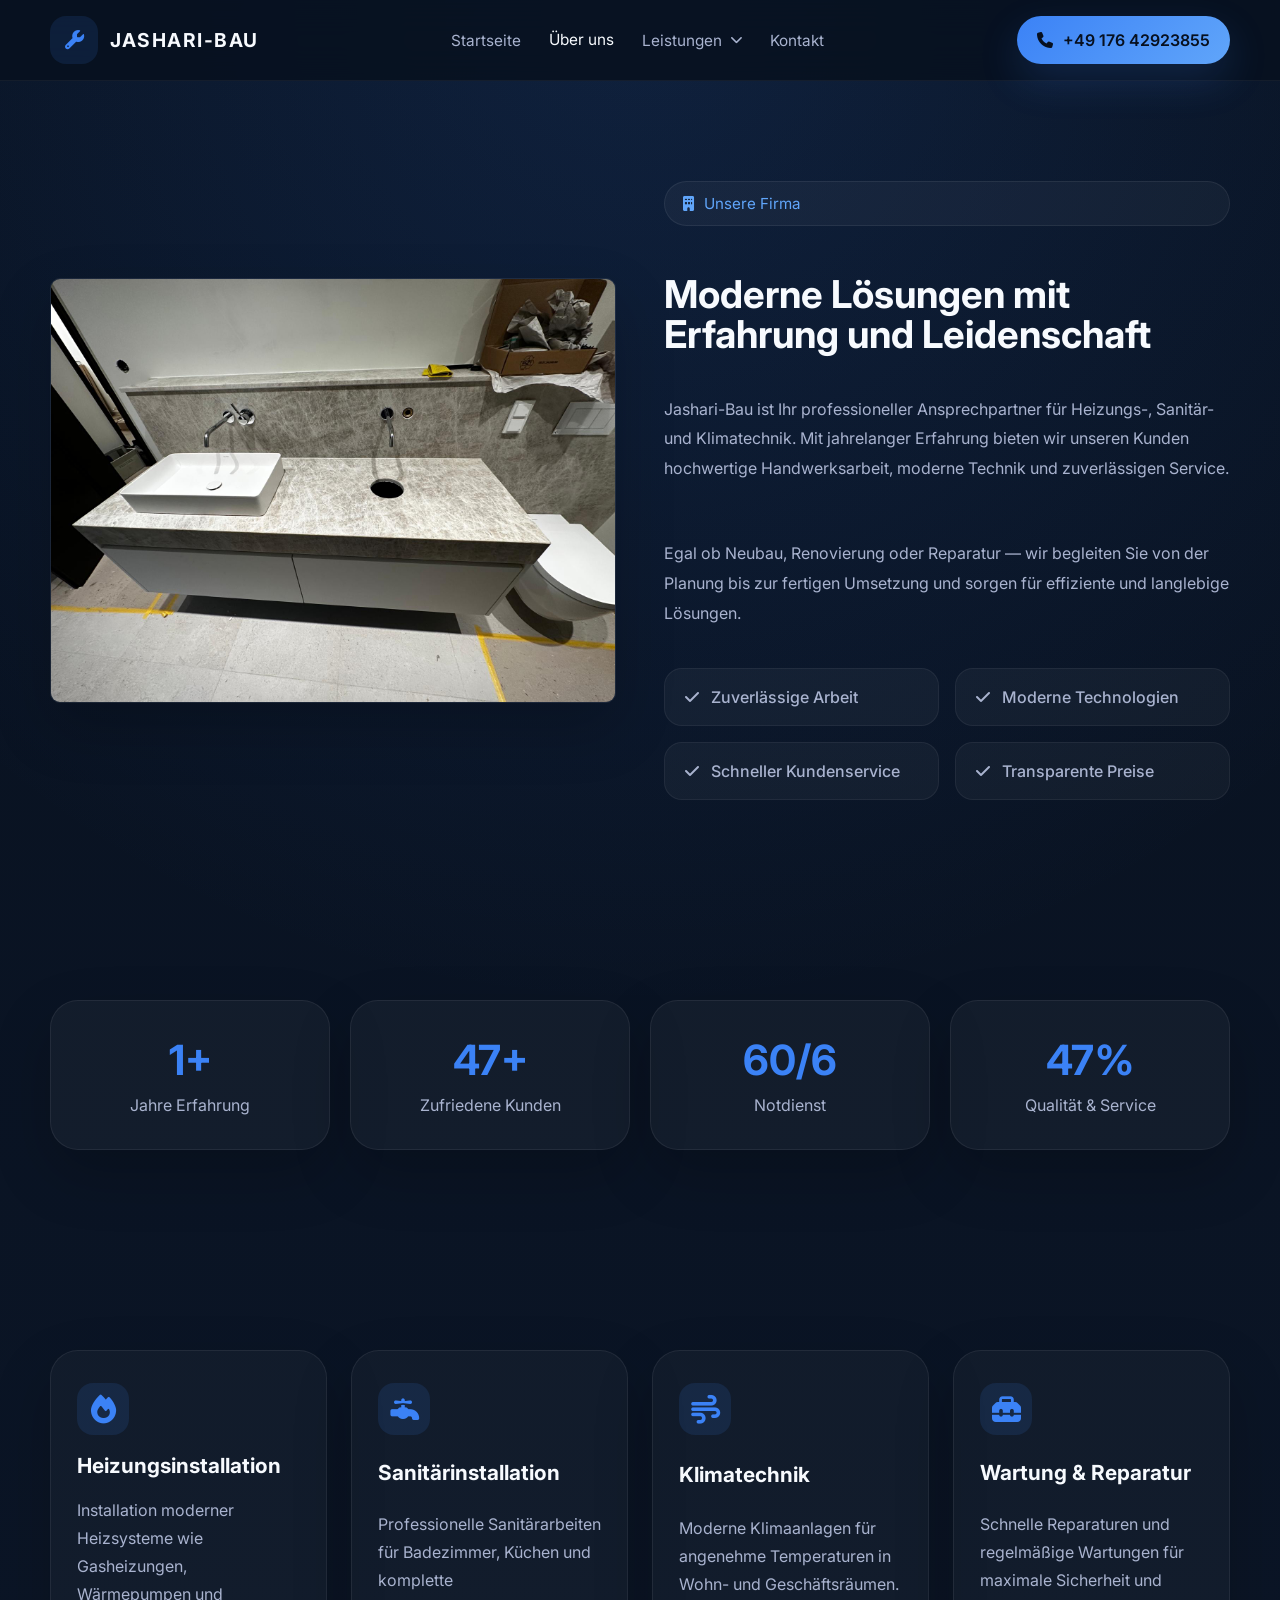
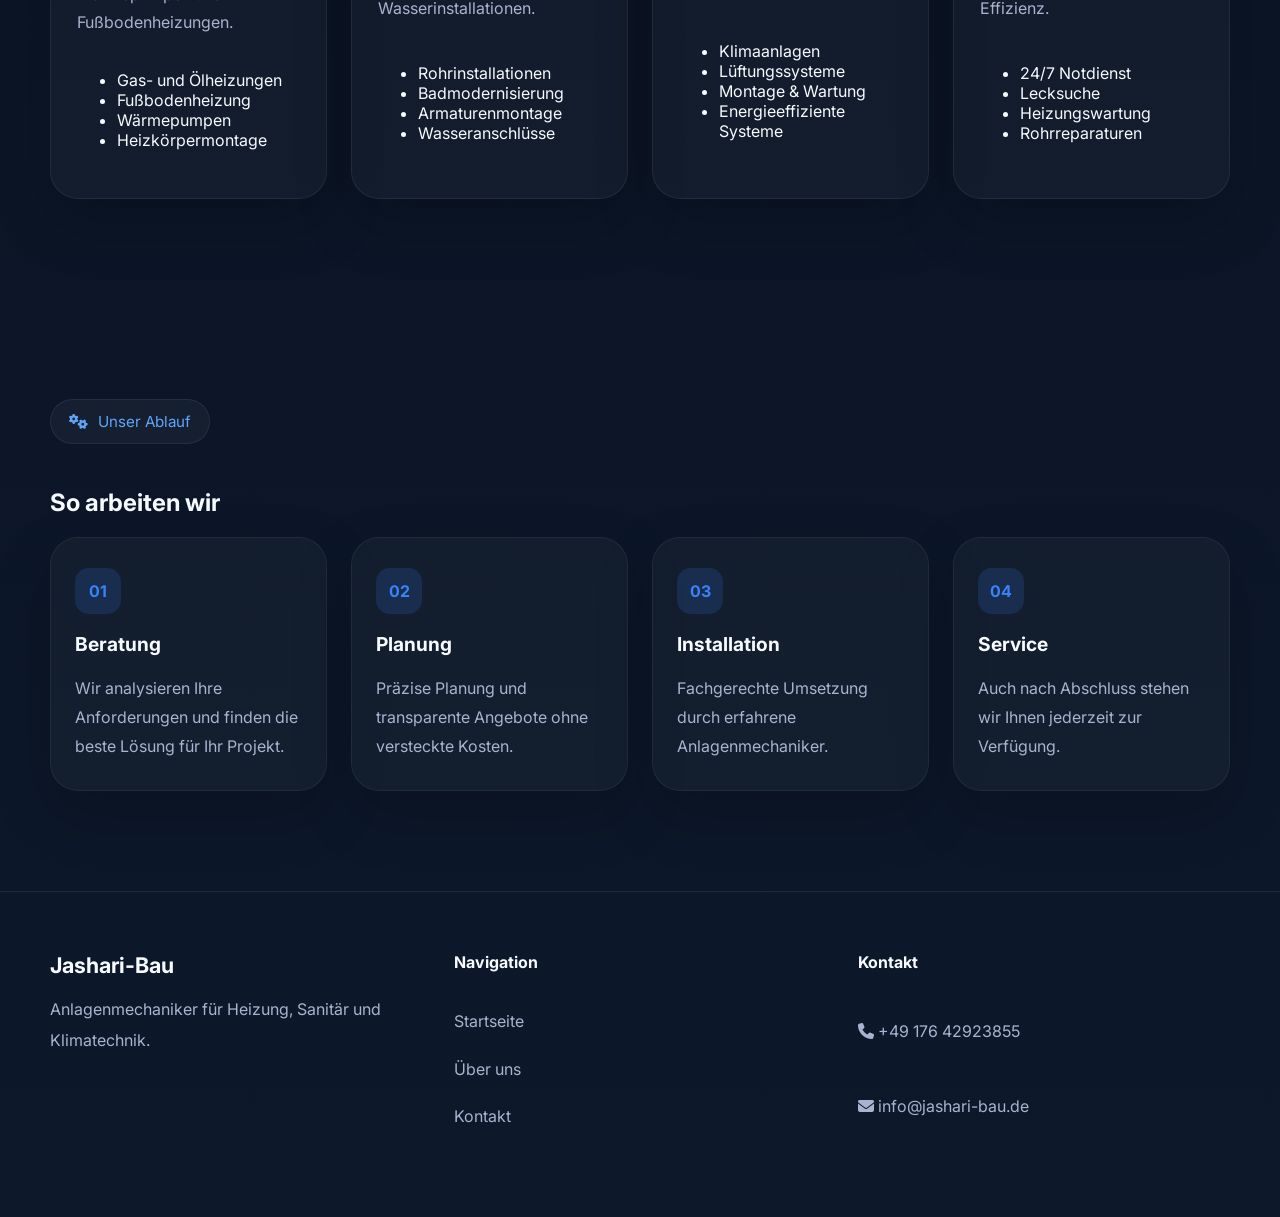
==== commit ec72ee92: "added some finishing touches" ====
--- a/about-service.html
+++ b/about-service.html
@@ -69,7 +69,7 @@
     <div class="container about-wrapper">
 
       <div class="about-image">
-        <img src="./images/team.jpg" alt="Jashari Bau Team">
+        <img src="./images/WhatsApp Image 2026-06-29 at 20.17.37.jpeg" alt="Jashari Bau Team">
       </div>
 
       <div class="about-content">
@@ -146,7 +146,7 @@
         </div>
 
         <div class="stat-card">
-          <h2>24/6</h2>
+          <h2>12/6</h2>
           <p>Notdienst</p>
         </div>
 
--- a/css/style.css
+++ b/css/style.css
@@ -17,6 +17,10 @@
 img {
   max-width: 100%;
   display: block;
+}
+
+.hero {
+  background: linear-gradient(to right, rgba(0, 0, 0, 0.7) 0%, rgba(0, 0, 0, 0.4) 40%, rgba(0, 0, 0, 0) 100%);
 }
 
 a {
@@ -197,7 +201,7 @@
   min-height: calc(100vh - 80px);
 }
 .hero .hero-content {
-  max-width: 730px;
+  font-size: 12px;
   display: grid;
   gap: 24px;
 }
@@ -340,13 +344,14 @@
 }
 .about-section .about-image {
   overflow: hidden;
-  border-radius: 28px;
+  border-radius: 10px;
   border: 1px solid rgba(255, 255, 255, 0.07);
   box-shadow: 0 24px 60px rgba(0, 0, 0, 0.2);
 }
-.about-section .about-image img {
+.about-section .about-image video {
   width: 100%;
-  height: 100%;
+  height: auto;
+  display: block;
   object-fit: cover;
 }
 
@@ -877,7 +882,7 @@
     gap: 20px;
   }
   .hero h1 {
-    font-size: clamp(2.35rem, 14vw, 2.8rem);
+    font-size: 15px;
     line-height: 1;
     letter-spacing: -0.02em;
   }
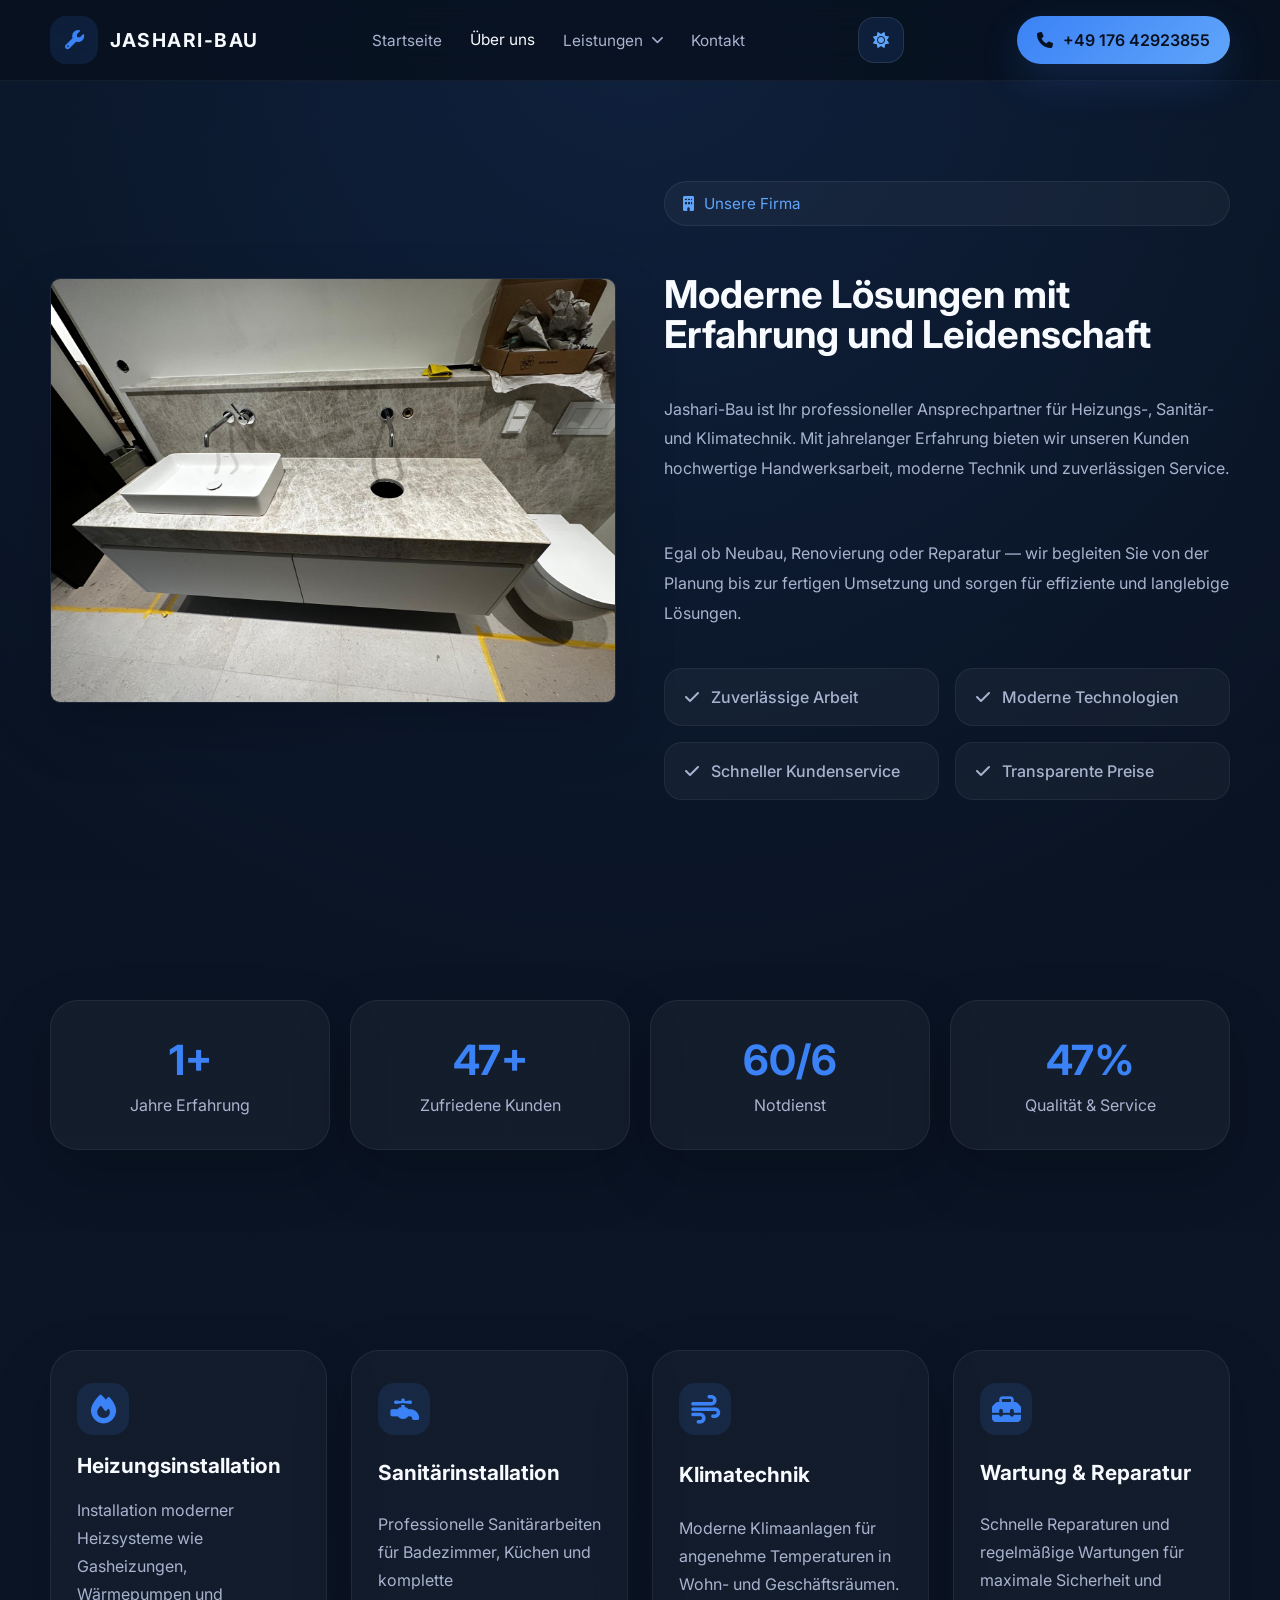
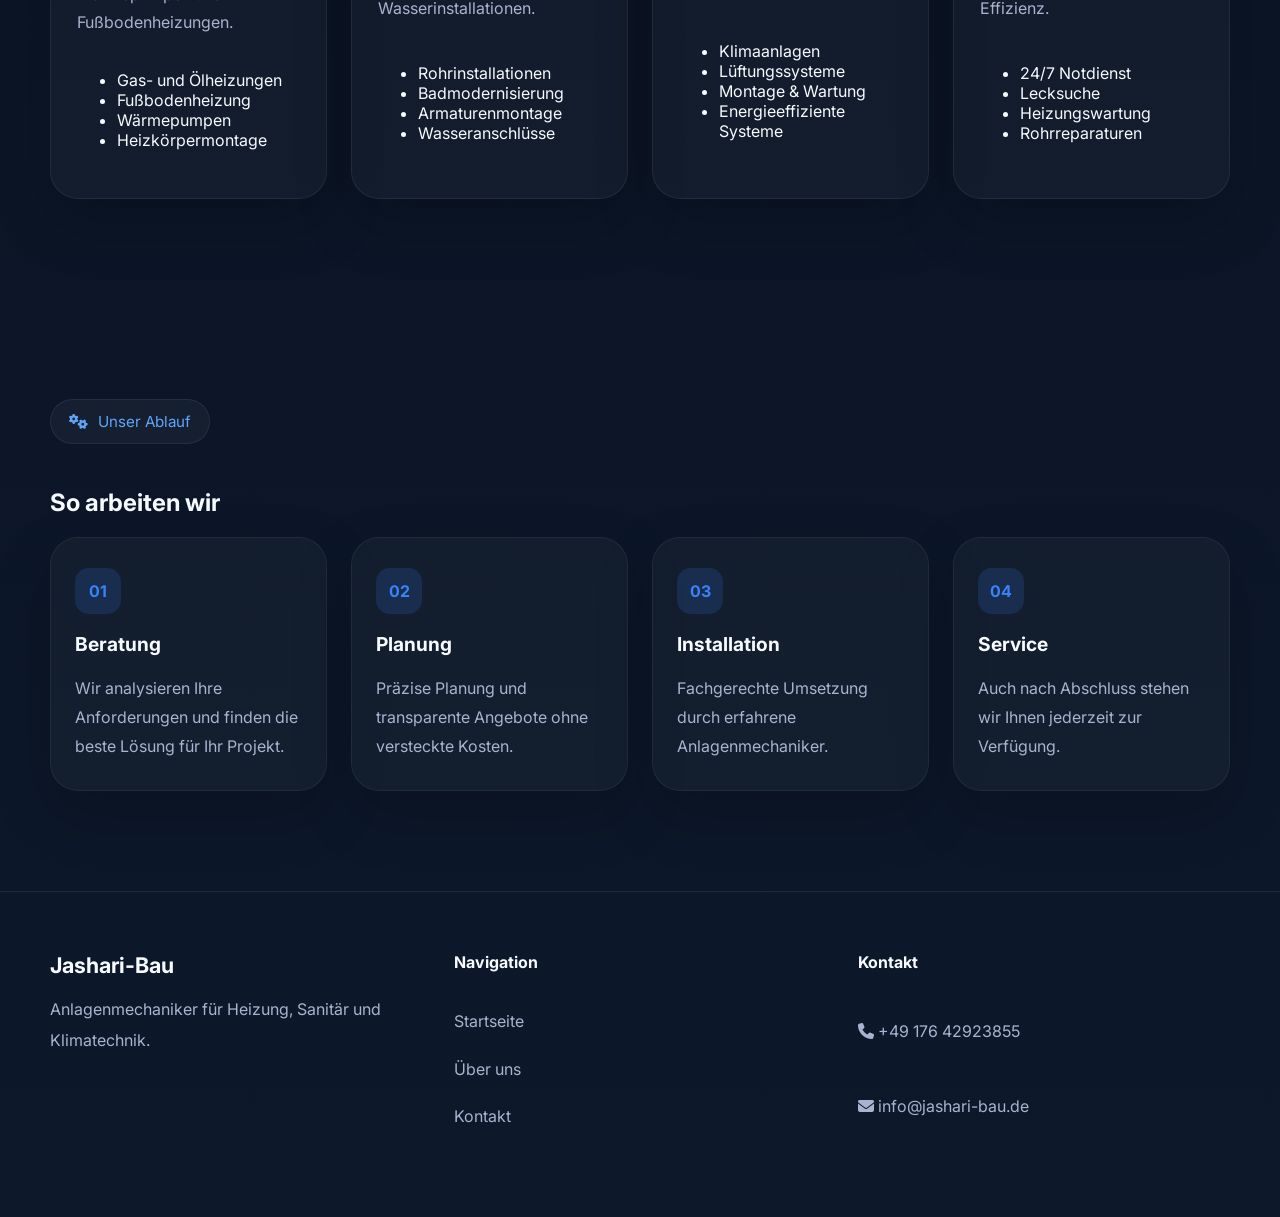
==== commit 5409fd39: "added a button to toggle with the colors of the web" ====
--- a/about-service.html
+++ b/about-service.html
@@ -56,6 +56,10 @@
         <i class="fa-solid fa-bars"></i>
       </button>
 
+      <button class="theme-toggle" type="button" aria-label="Hellmodus aktivieren" aria-pressed="false">
+        <i class="fa-solid fa-sun"></i>
+      </button>
+
       <a href="tel:+4917642923855" class="call-btn">
         <i class="fa-solid fa-phone"></i>
         +49 176 42923855
--- a/css/style.css
+++ b/css/style.css
@@ -63,6 +63,110 @@
   color: #f7fafe;
 }
 
+body.light-mode {
+  color: #0f172a;
+  background: radial-gradient(circle at top, rgba(14, 165, 233, 0.16), transparent 36%), linear-gradient(180deg, #ffffff 0%, #eef7ff 100%);
+}
+body.light-mode input,
+body.light-mode textarea,
+body.light-mode button {
+  color: #0f172a;
+}
+body.light-mode .navbar {
+  background: rgba(255, 255, 255, 0.88);
+  border-bottom-color: rgba(15, 23, 42, 0.08);
+}
+body.light-mode .logo h2,
+body.light-mode .hero h1,
+body.light-mode .about-section h2,
+body.light-mode .contact-hero h1,
+body.light-mode .contact-section .contact-info h2,
+body.light-mode .services-section .section-header h2,
+body.light-mode .why-us .section-header h2,
+body.light-mode .cta-section h2,
+body.light-mode .services-section .service-card h3,
+body.light-mode .why-us .why-card h3,
+body.light-mode .process-section .process-card h3,
+body.light-mode .footer h2,
+body.light-mode .footer h4 {
+  color: #0f172a;
+}
+body.light-mode .nav-links a,
+body.light-mode .nav-links .dropdown-toggle,
+body.light-mode .hero p,
+body.light-mode .about-section p,
+body.light-mode .contact-hero p,
+body.light-mode .contact-section .contact-info p,
+body.light-mode .services-section .section-header p,
+body.light-mode .services-section .service-card p,
+body.light-mode .why-us .why-card p,
+body.light-mode .process-section .process-card p,
+body.light-mode .stats-section .stat-card p,
+body.light-mode .footer p,
+body.light-mode .footer a {
+  color: #475569;
+}
+body.light-mode .nav-links a.active,
+body.light-mode .nav-links a:hover,
+body.light-mode .nav-dropdown:hover .dropdown-toggle,
+body.light-mode .nav-dropdown:focus-within .dropdown-toggle,
+body.light-mode .nav-dropdown.is-open .dropdown-toggle {
+  color: #0f172a;
+}
+body.light-mode .hero {
+  background: linear-gradient(to right, rgba(255, 255, 255, 0.92) 0%, rgba(239, 246, 255, 0.62) 44%, rgba(239, 246, 255, 0) 100%);
+}
+body.light-mode .badge,
+body.light-mode .section-badge,
+body.light-mode .contact-hero .hero-badge,
+body.light-mode .hero .features .feature-item,
+body.light-mode .about-section .about-item,
+body.light-mode .about-section .feature,
+body.light-mode .contact-section .contact-info,
+body.light-mode .contact-section .contact-form-container,
+body.light-mode .services-section .service-card,
+body.light-mode .why-us .why-card,
+body.light-mode .stats-section .stat-card,
+body.light-mode .process-section .process-card {
+  background: rgba(255, 255, 255, 0.76);
+  border-color: rgba(14, 116, 144, 0.14);
+  box-shadow: 0 24px 60px rgba(14, 116, 144, 0.12);
+}
+body.light-mode .navbar .logo .logo-icon,
+body.light-mode .services-section .service-card i,
+body.light-mode .contact-section .contact-info .info-item .info-icon,
+body.light-mode .process-section .process-card span {
+  background: rgba(14, 165, 233, 0.12);
+  color: #0284c7;
+}
+body.light-mode .dropdown-menu {
+  background: rgba(255, 255, 255, 0.98);
+  border-color: rgba(14, 116, 144, 0.12);
+}
+body.light-mode .navbar .theme-toggle,
+body.light-mode .navbar .menu-toggle {
+  background: rgba(14, 165, 233, 0.14);
+  border-color: rgba(14, 116, 144, 0.16);
+  color: #0284c7;
+}
+body.light-mode .dropdown-menu a:hover,
+body.light-mode .navbar .nav-links a.active,
+body.light-mode .navbar .nav-links a:hover {
+  background: rgba(14, 165, 233, 0.1);
+}
+body.light-mode .hero-buttons .secondary-btn,
+body.light-mode .cta-section .cta-buttons .secondary-btn,
+body.light-mode .contact-section .contact-form-container .contact-form .form-group input,
+body.light-mode .contact-section .contact-form-container .contact-form .form-group textarea {
+  background: rgba(255, 255, 255, 0.82);
+  border-color: rgba(14, 116, 144, 0.16);
+  color: #0f172a;
+}
+body.light-mode .footer,
+body.light-mode .cta-section {
+  border-color: rgba(14, 116, 144, 0.12);
+}
+
 .navbar {
   position: sticky;
   top: 0;
@@ -180,6 +284,22 @@
   color: #f7fafe;
   cursor: pointer;
 }
+.navbar .theme-toggle {
+  width: 46px;
+  height: 46px;
+  display: grid;
+  place-items: center;
+  border: 1px solid rgba(255, 255, 255, 0.1);
+  border-radius: 16px;
+  background: rgba(59, 130, 246, 0.12);
+  color: #60a5fa;
+  cursor: pointer;
+  transition: transform 0.2s ease, background 0.2s ease, color 0.2s ease;
+}
+.navbar .theme-toggle:hover {
+  transform: translateY(-1px);
+  background: rgba(59, 130, 246, 0.18);
+}
 .navbar .call-btn {
   display: inline-flex;
   align-items: center;
@@ -765,6 +885,12 @@
   .navbar .call-btn {
     order: 2;
     margin-left: auto;
+  }
+  .navbar .theme-toggle {
+    order: 3;
+  }
+  .navbar .menu-toggle {
+    order: 4;
   }
   .navbar .nav-links {
     position: absolute;
@@ -826,6 +952,10 @@
     pointer-events: auto;
     transform: translateY(0);
   }
+  body.light-mode .navbar .nav-links {
+    background: rgba(255, 255, 255, 0.98);
+    border-color: rgba(14, 116, 144, 0.12);
+  }
   .hero {
     padding-top: 80px;
   }
@@ -869,7 +999,8 @@
     border-radius: 14px;
     flex: 0 0 auto;
   }
-  .navbar .menu-toggle {
+  .navbar .menu-toggle,
+  .navbar .theme-toggle {
     width: 42px;
     height: 42px;
     border-radius: 14px;
@@ -882,7 +1013,7 @@
     gap: 20px;
   }
   .hero h1 {
-    font-size: 15px;
+    font-size: clamp(2.35rem, 14vw, 2.8rem);
     line-height: 1;
     letter-spacing: -0.02em;
   }
